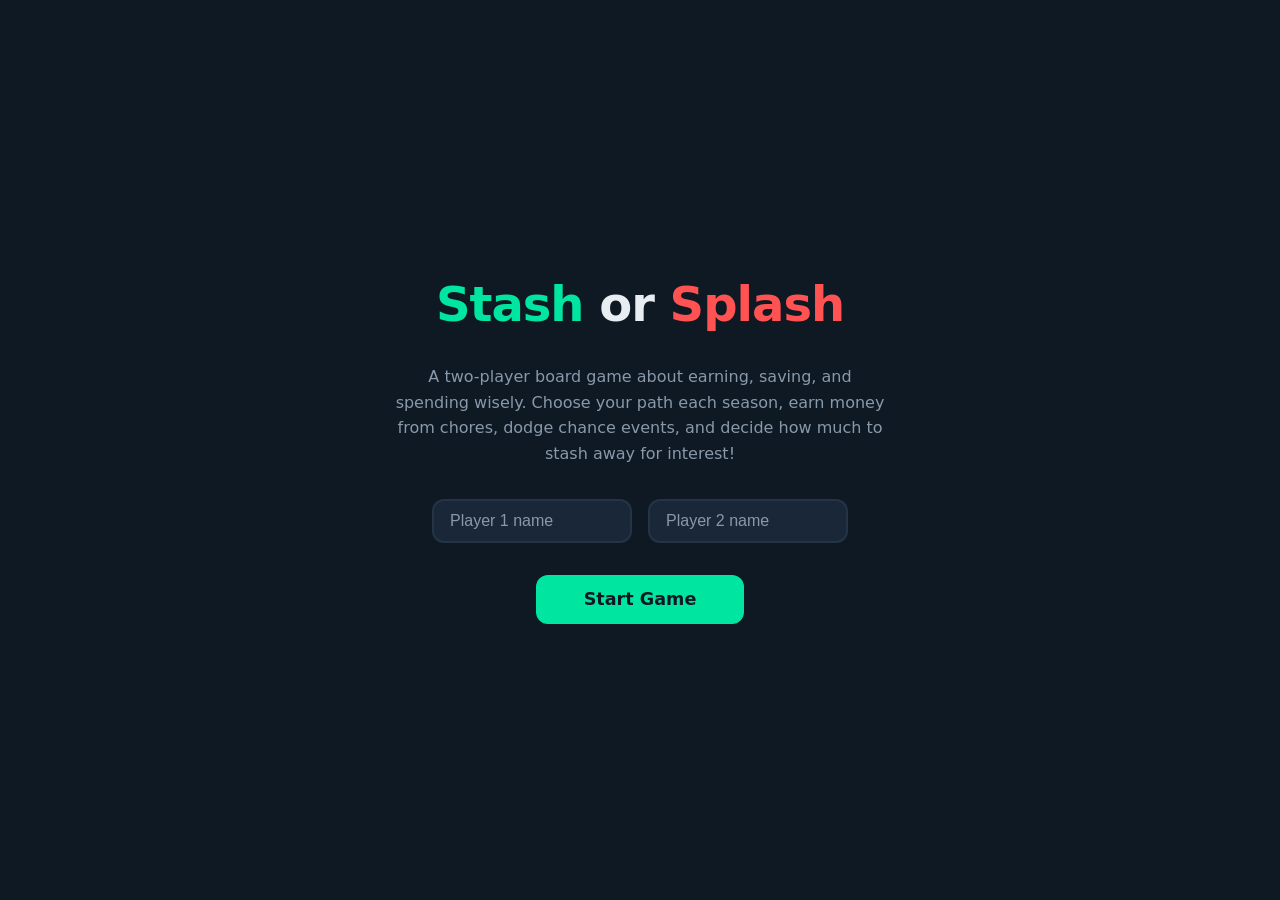
==== index.html @ 74a01abf "Add Stash or Splash board game with full client-side implementation Two-player browser game with sea" ====
<!DOCTYPE html>
<html lang="en">
<head>
  <meta charset="UTF-8">
  <meta name="viewport" content="width=device-width, initial-scale=1.0">
  <title>Stash or Splash</title>
  <link rel="stylesheet" href="style.css">
</head>
<body>

  <!-- ===== Start Screen ===== -->
  <div id="start-screen" class="screen active">
    <h1><span class="highlight">Stash</span> or <span class="highlight2">Splash</span></h1>
    <p>A two-player board game about earning, saving, and spending wisely. Choose your path each season, earn money from chores, dodge chance events, and decide how much to stash away for interest!</p>
    <div class="name-inputs">
      <input type="text" id="p1-name" placeholder="Player 1 name" maxlength="16">
      <input type="text" id="p2-name" placeholder="Player 2 name" maxlength="16">
    </div>
    <button id="start-btn" class="btn-primary">Start Game</button>
  </div>

  <!-- ===== Game Screen ===== -->
  <div id="game-screen" class="screen">
    <div class="top-bar">
      <h2 id="turn-indicator">Player's Turn</h2>
      <span id="season-badge" class="season-badge">Season 1 / 4</span>
    </div>

    <div class="players-row">
      <div class="player-card" data-player="0">
        <div class="name">Player 1</div>
        <div class="balances">
          <span><span class="label">Stash:</span> <span class="stash-val">£0</span></span>
          <span><span class="label">Splash:</span> <span class="splash-val">£10</span></span>
          <span><span class="label">Total:</span> <span class="total-val">£10</span></span>
        </div>
        <div class="path-label">Choosing path...</div>
      </div>
      <div class="player-card" data-player="1">
        <div class="name">Player 2</div>
        <div class="balances">
          <span><span class="label">Stash:</span> <span class="stash-val">£0</span></span>
          <span><span class="label">Splash:</span> <span class="splash-val">£10</span></span>
          <span><span class="label">Total:</span> <span class="total-val">£10</span></span>
        </div>
        <div class="path-label">Choosing path...</div>
      </div>
    </div>

    <div class="board-area">
      <div class="board-container">
        <div id="path-track" class="path-track">
          <p style="color: var(--clr-muted); text-align:center; width:100%;">Choose a path to begin the season.</p>
        </div>
        <div class="action-panel">
          <h3>Action</h3>
          <div id="action-message" class="message">Choose your path to start!</div>
          <div id="dice-display" class="dice-display">🎲</div>
          <div class="action-buttons">
            <button id="roll-btn" class="btn-primary" disabled>Roll Dice</button>
          </div>
        </div>
      </div>

      <div class="dashboard">
        <h3>Budget Master</h3>
        <div id="event-log" class="event-log"></div>
      </div>
    </div>
  </div>

  <!-- ===== End Screen ===== -->
  <div id="end-screen" class="screen">
    <h1>Game Over!</h1>
    <h2 id="winner-text"></h2>
    <div class="final-scores">
      <div class="final-card" data-player="0">
        <div class="final-name">Player 1</div>
        <div class="final-row"><span class="lbl">Stash</span> <span class="final-stash">£0</span></div>
        <div class="final-row"><span class="lbl">Splash</span> <span class="final-splash">£0</span></div>
        <div class="final-total">£0</div>
      </div>
      <div class="final-card" data-player="1">
        <div class="final-name">Player 2</div>
        <div class="final-row"><span class="lbl">Stash</span> <span class="final-stash">£0</span></div>
        <div class="final-row"><span class="lbl">Splash</span> <span class="final-splash">£0</span></div>
        <div class="final-total">£0</div>
      </div>
    </div>
    <button id="play-again-btn" class="btn-primary">Play Again</button>
  </div>

  <!-- ===== Path Choice Overlay ===== -->
  <div id="path-overlay" class="overlay">
    <div class="modal">
      <h2><span id="path-player-name">Player</span>, choose your path!</h2>
      <p>Each path has different squares. Trailblazers earn steady income; Treasure Hunters take bigger risks for bigger rewards.</p>
      <div class="path-options">
        <div class="path-card" data-path="trailblazer">
          <div class="path-icon">🥾</div>
          <h3>Trailblazer</h3>
          <ul>
            <li>4 Chore squares (steady income)</li>
            <li>1 Chance square</li>
            <li>1 Club/Activity square</li>
          </ul>
        </div>
        <div class="path-card" data-path="treasure-hunter">
          <div class="path-icon">🗺️</div>
          <h3>Treasure Hunter</h3>
          <ul>
            <li>2 Chore squares</li>
            <li>3 Chance squares (high risk!)</li>
            <li>1 Club/Activity square</li>
          </ul>
        </div>
      </div>
      <button id="confirm-path-btn" class="btn-primary" disabled>Confirm Path</button>
    </div>
  </div>

  <!-- ===== Stash/Splash Overlay ===== -->
  <div id="stash-overlay" class="overlay">
    <div class="modal stash-splash-modal">
      <h2>Stash or Splash!</h2>
      <p><span id="stash-player-name">Player</span>, decide how to split your Splash money.</p>
      <div class="balance-info">
        Available to split: <span id="stash-total-amount" class="amount">£0</span>
      </div>
      <p id="stash-interest-note" style="font-size:.85rem; color: var(--clr-accent);">Stashed money earns 50% interest next season!</p>
      <div class="slider-area">
        <label for="stash-slider">Drag to decide your split:</label>
        <input type="range" id="stash-slider" min="0" max="100" value="50">
        <div class="split-display">
          <span class="stash-side">Stash: <span id="stash-amount-display">£0</span></span>
          <span class="splash-side">Splash: <span id="splash-amount-display">£0</span></span>
        </div>
      </div>
      <button id="confirm-stash-btn" class="btn-primary">Confirm Split</button>
    </div>
  </div>

  <script src="game.js"></script>
</body>
</html>
---- style.css ----
/* ===== Reset & Base ===== */
*, *::before, *::after { box-sizing: border-box; margin: 0; padding: 0; }

:root {
  --clr-bg: #0f1923;
  --clr-surface: #1a2738;
  --clr-surface2: #243447;
  --clr-accent: #00e5a0;
  --clr-accent2: #00b8d4;
  --clr-danger: #ff5252;
  --clr-warn: #ffab40;
  --clr-text: #e8edf2;
  --clr-muted: #8899aa;
  --clr-p1: #00e5a0;
  --clr-p2: #00b8d4;
  --clr-chore: #4caf50;
  --clr-chance: #ff9800;
  --clr-club: #e91e63;
  --clr-pocket: #9c27b0;
  --radius: 12px;
  --shadow: 0 4px 24px rgba(0,0,0,.4);
}

html { font-size: 16px; }
body {
  font-family: 'Segoe UI', system-ui, -apple-system, sans-serif;
  background: var(--clr-bg);
  color: var(--clr-text);
  min-height: 100vh;
  overflow-x: hidden;
}

button {
  font-family: inherit;
  cursor: pointer;
  border: none;
  border-radius: var(--radius);
  padding: .7rem 1.5rem;
  font-size: .95rem;
  font-weight: 600;
  transition: transform .15s, box-shadow .15s, opacity .15s;
}
button:hover { transform: translateY(-2px); box-shadow: var(--shadow); }
button:active { transform: translateY(0); }
button:disabled { opacity: .4; cursor: default; transform: none; box-shadow: none; }

.btn-primary { background: var(--clr-accent); color: #0f1923; }
.btn-secondary { background: var(--clr-surface2); color: var(--clr-text); border: 1px solid rgba(255,255,255,.1); }
.btn-danger { background: var(--clr-danger); color: #fff; }

/* ===== Screens ===== */
.screen { display: none; flex-direction: column; align-items: center; padding: 2rem 1rem; min-height: 100vh; }
.screen.active { display: flex; }

/* ===== Start Screen ===== */
#start-screen { justify-content: center; gap: 2rem; text-align: center; }
#start-screen h1 { font-size: 3rem; letter-spacing: -1px; }
#start-screen h1 .highlight { color: var(--clr-accent); }
#start-screen h1 .highlight2 { color: var(--clr-danger); }
#start-screen p { color: var(--clr-muted); max-width: 500px; line-height: 1.6; }
.name-inputs { display: flex; gap: 1rem; flex-wrap: wrap; justify-content: center; }
.name-inputs input {
  background: var(--clr-surface);
  border: 2px solid var(--clr-surface2);
  border-radius: var(--radius);
  padding: .7rem 1rem;
  color: var(--clr-text);
  font-size: 1rem;
  width: 200px;
  transition: border-color .2s;
}
.name-inputs input:focus { outline: none; border-color: var(--clr-accent); }
.name-inputs input::placeholder { color: var(--clr-muted); }
#start-btn { font-size: 1.1rem; padding: .9rem 3rem; }

/* ===== Game Screen ===== */
#game-screen { padding: 1rem; gap: 1rem; }

.top-bar {
  width: 100%;
  max-width: 1200px;
  display: flex;
  justify-content: space-between;
  align-items: center;
  flex-wrap: wrap;
  gap: .5rem;
}
.top-bar h2 { font-size: 1.3rem; }
.season-badge {
  background: var(--clr-surface2);
  padding: .4rem 1rem;
  border-radius: 20px;
  font-size: .85rem;
  color: var(--clr-accent);
  font-weight: 600;
}

/* Player Cards */
.players-row {
  width: 100%;
  max-width: 1200px;
  display: grid;
  grid-template-columns: 1fr 1fr;
  gap: 1rem;
}
.player-card {
  background: var(--clr-surface);
  border-radius: var(--radius);
  padding: 1rem 1.2rem;
  border-left: 4px solid var(--clr-muted);
  transition: border-color .3s, box-shadow .3s;
}
.player-card.active-turn { box-shadow: 0 0 20px rgba(0,229,160,.15); }
.player-card[data-player="0"] { border-left-color: var(--clr-p1); }
.player-card[data-player="1"] { border-left-color: var(--clr-p2); }
.player-card .name { font-weight: 700; font-size: 1.05rem; margin-bottom: .5rem; }
.player-card[data-player="0"] .name { color: var(--clr-p1); }
.player-card[data-player="1"] .name { color: var(--clr-p2); }
.balances { display: flex; gap: 1.2rem; font-size: .85rem; }
.balances span { display: flex; align-items: center; gap: .3rem; }
.balances .label { color: var(--clr-muted); }
.balances .stash-val { color: var(--clr-accent); font-weight: 700; }
.balances .splash-val { color: var(--clr-accent2); font-weight: 700; }
.balances .total-val { color: var(--clr-warn); font-weight: 700; }
.path-label { font-size: .8rem; color: var(--clr-muted); margin-top: .4rem; }

/* Board Area */
.board-area {
  width: 100%;
  max-width: 1200px;
  display: grid;
  grid-template-columns: 1fr 320px;
  gap: 1rem;
  flex: 1;
  min-height: 0;
}

.board-container {
  background: var(--clr-surface);
  border-radius: var(--radius);
  padding: 1.5rem;
  display: flex;
  flex-direction: column;
  gap: 1rem;
}

.path-track {
  display: flex;
  gap: .6rem;
  align-items: center;
  flex-wrap: wrap;
}

.square {
  width: 80px;
  height: 80px;
  border-radius: var(--radius);
  display: flex;
  flex-direction: column;
  align-items: center;
  justify-content: center;
  font-size: .7rem;
  font-weight: 600;
  text-transform: uppercase;
  letter-spacing: .5px;
  position: relative;
  border: 2px solid transparent;
  transition: border-color .3s, transform .3s, box-shadow .3s;
  flex-shrink: 0;
}
.square.type-chore { background: rgba(76,175,80,.15); color: var(--clr-chore); border-color: rgba(76,175,80,.3); }
.square.type-chance { background: rgba(255,152,0,.15); color: var(--clr-chance); border-color: rgba(255,152,0,.3); }
.square.type-club { background: rgba(233,30,99,.15); color: var(--clr-club); border-color: rgba(233,30,99,.3); }
.square.type-pocket { background: rgba(156,39,176,.15); color: var(--clr-pocket); border-color: rgba(156,39,176,.3); }
.square.type-start { background: rgba(0,229,160,.1); color: var(--clr-accent); border-color: rgba(0,229,160,.3); }
.square.type-finish { background: rgba(255,171,64,.15); color: var(--clr-warn); border-color: rgba(255,171,64,.3); }

.square .icon { font-size: 1.5rem; margin-bottom: .2rem; }
.square.current { transform: scale(1.1); box-shadow: 0 0 16px rgba(0,229,160,.3); border-color: var(--clr-accent); }

.player-markers {
  position: absolute;
  bottom: -8px;
  display: flex;
  gap: 4px;
}
.marker {
  width: 16px;
  height: 16px;
  border-radius: 50%;
  border: 2px solid var(--clr-bg);
  font-size: .5rem;
  display: flex;
  align-items: center;
  justify-content: center;
  font-weight: 700;
  color: #000;
}
.marker.p0 { background: var(--clr-p1); }
.marker.p1 { background: var(--clr-p2); }

/* Action Panel */
.action-panel {
  background: var(--clr-surface);
  border-radius: var(--radius);
  padding: 1.2rem;
  text-align: center;
  display: flex;
  flex-direction: column;
  align-items: center;
  gap: .8rem;
  min-height: 160px;
}
.action-panel h3 { font-size: 1rem; color: var(--clr-muted); }
.action-panel .message { line-height: 1.5; font-size: .95rem; min-height: 3rem; }

.dice-display {
  font-size: 3rem;
  width: 70px;
  height: 70px;
  background: var(--clr-surface2);
  border-radius: var(--radius);
  display: flex;
  align-items: center;
  justify-content: center;
  margin: .3rem 0;
  transition: transform .2s;
}
.dice-display.rolling { animation: dice-shake .15s infinite; }
@keyframes dice-shake {
  0%, 100% { transform: rotate(0deg); }
  25% { transform: rotate(-12deg) scale(1.1); }
  75% { transform: rotate(12deg) scale(1.1); }
}

.action-buttons { display: flex; gap: .6rem; flex-wrap: wrap; justify-content: center; }

/* Dashboard / Event Log */
.dashboard {
  background: var(--clr-surface);
  border-radius: var(--radius);
  padding: 1rem;
  display: flex;
  flex-direction: column;
  gap: .5rem;
  max-height: 100%;
  overflow: hidden;
}
.dashboard h3 {
  font-size: .9rem;
  color: var(--clr-accent);
  text-transform: uppercase;
  letter-spacing: 1px;
  padding-bottom: .5rem;
  border-bottom: 1px solid var(--clr-surface2);
}
.event-log {
  flex: 1;
  overflow-y: auto;
  display: flex;
  flex-direction: column;
  gap: .4rem;
  min-height: 0;
}
.log-entry {
  font-size: .8rem;
  padding: .5rem .7rem;
  border-radius: 8px;
  background: var(--clr-surface2);
  line-height: 1.4;
  animation: fadeIn .3s;
}
.log-entry.positive { border-left: 3px solid var(--clr-chore); }
.log-entry.negative { border-left: 3px solid var(--clr-danger); }
.log-entry.neutral { border-left: 3px solid var(--clr-accent2); }
.log-entry.special { border-left: 3px solid var(--clr-pocket); }

@keyframes fadeIn { from { opacity: 0; transform: translateY(-8px); } to { opacity: 1; transform: translateY(0); } }

/* ===== Path Choice Overlay ===== */
.overlay {
  display: none;
  position: fixed;
  inset: 0;
  background: rgba(15,25,35,.9);
  z-index: 100;
  align-items: center;
  justify-content: center;
  padding: 1rem;
}
.overlay.active { display: flex; }

.modal {
  background: var(--clr-surface);
  border-radius: var(--radius);
  padding: 2rem;
  max-width: 600px;
  width: 100%;
  text-align: center;
  box-shadow: var(--shadow);
}
.modal h2 { margin-bottom: .5rem; }
.modal p { color: var(--clr-muted); margin-bottom: 1.5rem; }

.path-options { display: grid; grid-template-columns: 1fr 1fr; gap: 1rem; margin-bottom: 1rem; }
.path-card {
  background: var(--clr-surface2);
  border-radius: var(--radius);
  padding: 1.2rem;
  cursor: pointer;
  border: 2px solid transparent;
  transition: border-color .2s, transform .2s;
  text-align: left;
}
.path-card:hover { transform: translateY(-3px); }
.path-card.selected { border-color: var(--clr-accent); }
.path-card h3 { margin-bottom: .3rem; font-size: 1.1rem; }
.path-card .path-icon { font-size: 2rem; margin-bottom: .5rem; }
.path-card ul { font-size: .8rem; color: var(--clr-muted); padding-left: 1rem; line-height: 1.7; }

/* ===== Stash/Splash Phase ===== */
.stash-splash-modal { max-width: 500px; }
.stash-splash-modal .balance-info { margin: 1rem 0; font-size: 1.1rem; }
.stash-splash-modal .balance-info .amount { color: var(--clr-accent); font-weight: 700; font-size: 1.4rem; }

.slider-area { margin: 1.5rem 0; }
.slider-area label { display: block; margin-bottom: .5rem; color: var(--clr-muted); font-size: .85rem; }
.slider-area input[type="range"] {
  width: 100%;
  -webkit-appearance: none;
  height: 8px;
  border-radius: 4px;
  background: linear-gradient(to right, var(--clr-accent) 0%, var(--clr-accent2) 100%);
  outline: none;
}
.slider-area input[type="range"]::-webkit-slider-thumb {
  -webkit-appearance: none;
  width: 24px;
  height: 24px;
  border-radius: 50%;
  background: #fff;
  cursor: pointer;
  box-shadow: 0 2px 8px rgba(0,0,0,.3);
}
.split-display {
  display: flex;
  justify-content: space-between;
  margin-top: .8rem;
  font-size: 1rem;
}
.split-display .stash-side { color: var(--clr-accent); font-weight: 700; }
.split-display .splash-side { color: var(--clr-accent2); font-weight: 700; }

/* ===== End Screen ===== */
#end-screen { justify-content: center; gap: 2rem; text-align: center; }
#end-screen h1 { font-size: 2.5rem; }
#end-screen .winner-name { color: var(--clr-accent); }
.final-scores {
  display: grid;
  grid-template-columns: 1fr 1fr;
  gap: 1.5rem;
  max-width: 600px;
  width: 100%;
}
.final-card {
  background: var(--clr-surface);
  border-radius: var(--radius);
  padding: 1.5rem;
  border-top: 4px solid var(--clr-muted);
}
.final-card[data-player="0"] { border-top-color: var(--clr-p1); }
.final-card[data-player="1"] { border-top-color: var(--clr-p2); }
.final-card .final-name { font-weight: 700; font-size: 1.1rem; margin-bottom: .8rem; }
.final-card .final-row { display: flex; justify-content: space-between; padding: .3rem 0; font-size: .9rem; }
.final-card .final-row .lbl { color: var(--clr-muted); }
.final-card .final-total { font-size: 1.3rem; font-weight: 700; color: var(--clr-warn); margin-top: .5rem; padding-top: .5rem; border-top: 1px solid var(--clr-surface2); }

/* ===== Responsive ===== */
@media (max-width: 900px) {
  .board-area { grid-template-columns: 1fr; }
  .players-row { grid-template-columns: 1fr; }
  .path-options { grid-template-columns: 1fr; }
  .final-scores { grid-template-columns: 1fr; }
  #start-screen h1 { font-size: 2rem; }
  .square { width: 64px; height: 64px; font-size: .6rem; }
  .square .icon { font-size: 1.2rem; }
}
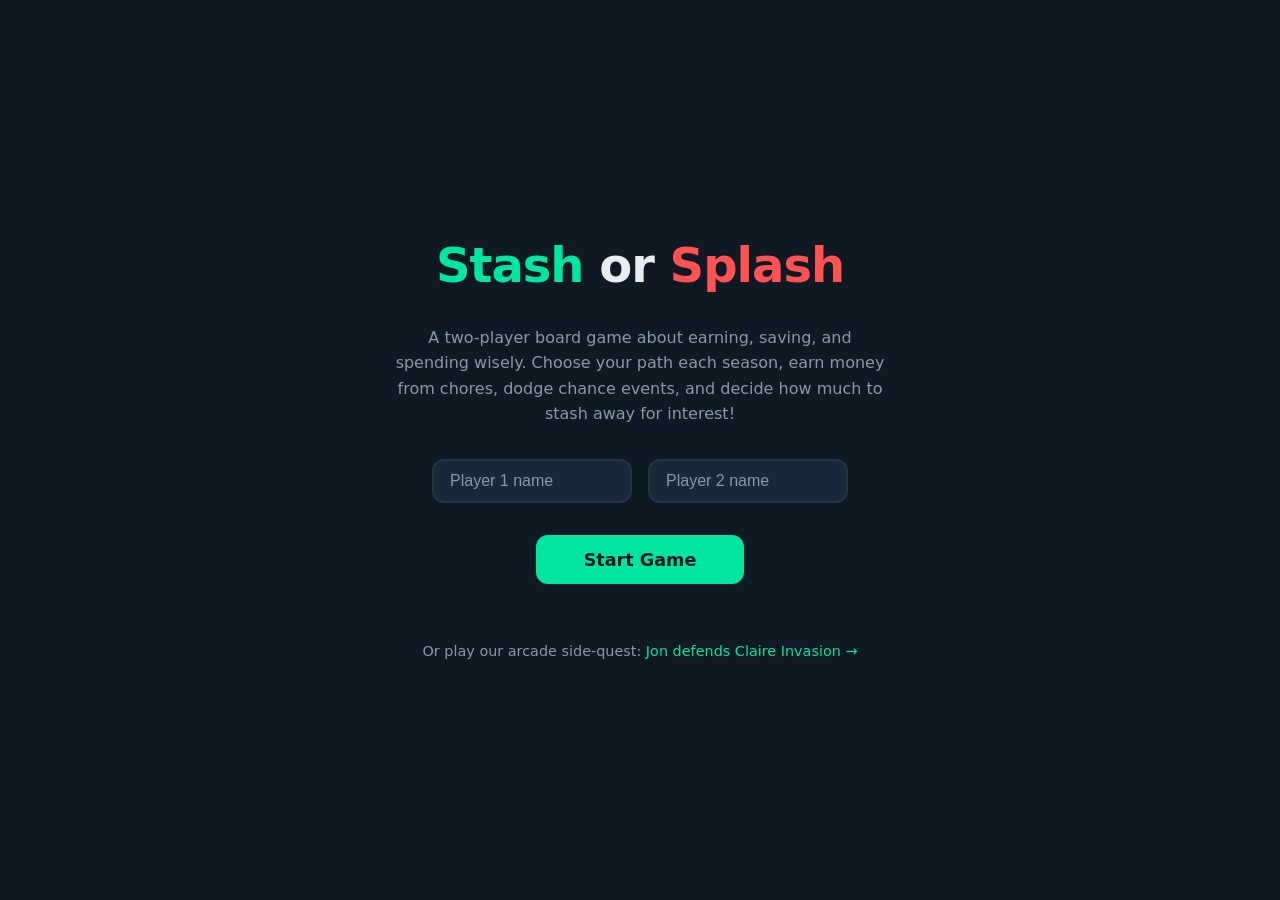
==== commit a756859b: "Add Jon defends Claire Invasion arcade game A Space Invaders-style canvas game where Jon (player shi" ====
--- a/index.html
+++ b/index.html
@@ -17,6 +17,9 @@
       <input type="text" id="p2-name" placeholder="Player 2 name" maxlength="16">
     </div>
     <button id="start-btn" class="btn-primary">Start Game</button>
+    <p style="margin-top:1.5rem; font-size:.9rem; color: var(--clr-muted);">
+      Or play our arcade side-quest: <a href="invaders.html" style="color: var(--clr-accent); text-decoration:none;">Jon defends Claire Invasion &rarr;</a>
+    </p>
   </div>
 
   <!-- ===== Game Screen ===== -->
--- a/style.css
+++ b/style.css
@@ -342,6 +342,15 @@
   cursor: pointer;
   box-shadow: 0 2px 8px rgba(0,0,0,.3);
 }
+.slider-area input[type="range"]::-moz-range-thumb {
+  width: 24px;
+  height: 24px;
+  border: none;
+  border-radius: 50%;
+  background: #fff;
+  cursor: pointer;
+  box-shadow: 0 2px 8px rgba(0,0,0,.3);
+}
 .split-display {
   display: flex;
   justify-content: space-between;
